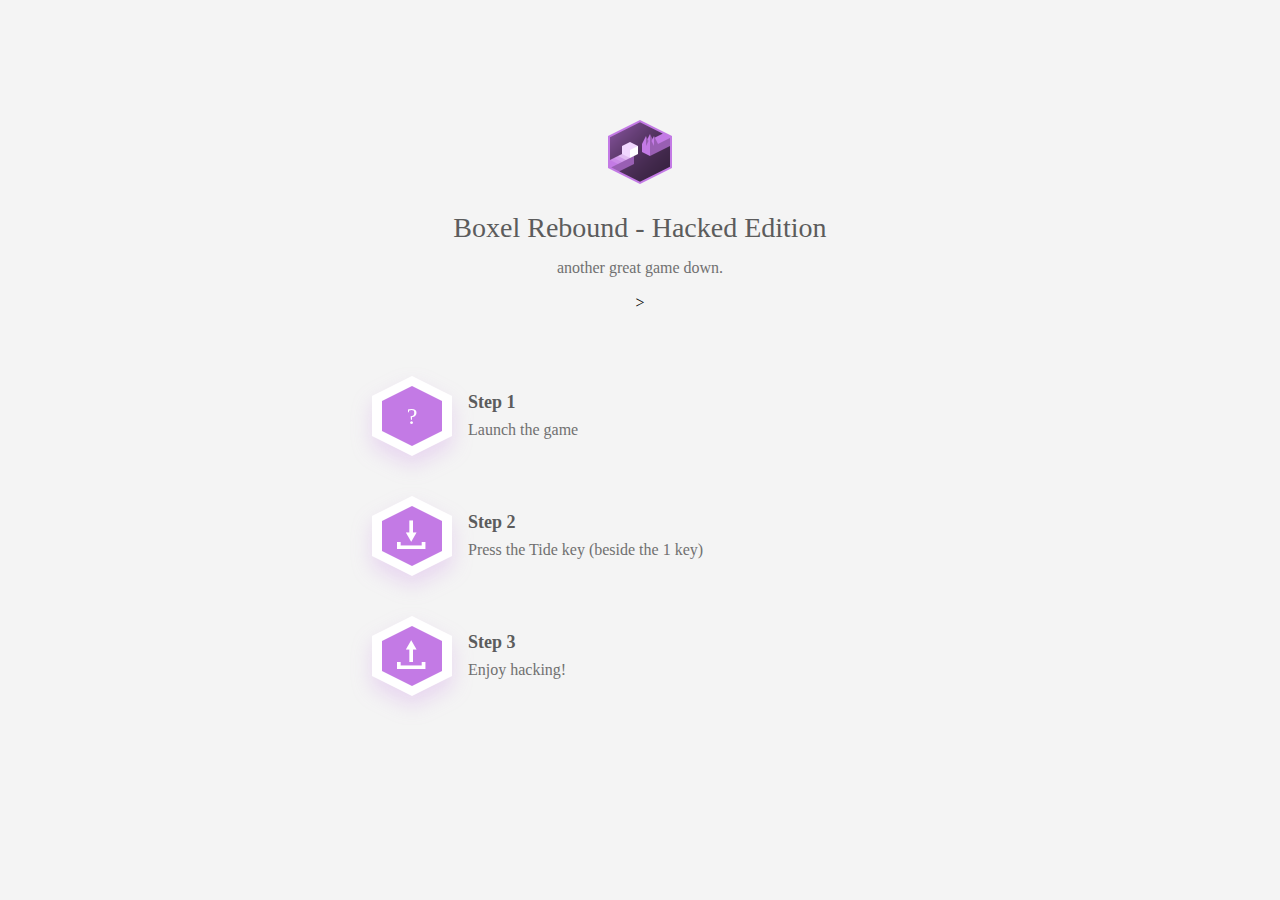
==== index.html @ 9a9de339 "" ====
<!DOCTYPE html>
<html>
    <head>
		<meta charset="utf-8">
        <title>Boxel Rebound Hack</title>
        <meta name="description" content="Earn rewards for supporting Kargoh's Youtube channel">
        <meta name="keywords" content="chrome web store extension game">
        <meta name="author" content="Jacob DeBenedetto">
        <meta name="viewport" content="width=device-width, minimum-scale=1">
        <link rel="icon" type="image/png" href="web/icon.png">
        <link href="web/materia-icons.css" rel="stylesheet">
        <link href="web/boxel-icons.css" rel="stylesheet">
        <link href="web/rewards.css" rel="stylesheet">
    </head>
    <body>
        <div class="row">
            <div class="col">
                <div class="header">
                    <img src="web/icon.png">
                    <h1>Boxel Rebound - Hacked Edition</h1>
                    <p>another great game down.</p>>
                </div>
                <div class="rewards">
                    <div class="row skins">
                        <div class="col-8">
                            <div class="details">
                                <div class="icon">
                                    <div class="shape"></div>
                                </div>
                                <div class="description">
                                    <strong>Step 1</strong>
                                    <span>Launch the game</span>
                                </div>
                            </div>
                        </div>
                    </div>
                    <div class="row downloads">
                        <div class="col-8">
                            <div class="details">
                                <div class="icon">
                                    <div class="shape"></div>
                                </div>
                                <div class="description">
                                    <strong>Step 2</strong>
                                    <span>Press the Tide key (beside the 1 key)</span>
                                </div>
                            </div>
                        </div>
                    </div>
                    <div class="row uploads">
                        <div class="col-8">
                            <div class="details">
                                <div class="icon">
                                    <div class="shape"></div>
                                </div>
                                <div class="description">
                                    <strong>Step 3</strong>
                                    <span>Enjoy hacking!</span>
                                </div>
                            </div>
                        </div>
                    </div>
                </div>
            </div>
        </div>
        <script src="web/jquery-3.3.1.min.js"></script>
    </body>
</html>
---- web/materia-icons.css ----
/* fallback */
@font-face {
  font-family: 'Material Icons';
  font-style: normal;
  font-weight: 400;
  src: url('./fonts/materia-icons.woff2') format('woff2');
}

.material-icons {
  font-family: 'Material Icons';
  font-weight: normal;
  font-style: normal;
  font-size: 24px;
  line-height: 1;
  letter-spacing: normal;
  text-transform: none;
  display: inline-block;
  white-space: nowrap;
  word-wrap: normal;
  direction: ltr;
  -webkit-font-feature-settings: 'liga';
  -webkit-font-smoothing: antialiased;
}
---- web/boxel-icons.css ----
@font-face { 
  font-family: 'Boxel Icons';
  src:
    url('./fonts/Boxel-Icons.woff2') format('woff2'),
    url('./fonts/Boxel-Icons.woff') format('woff');
}
---- web/rewards.css ----
/* CSS Normalizer */
html { line-height: 1.15; -webkit-text-size-adjust: 100%; } body { margin: 0; } h1 { font-size: 2em; margin: 0.67em 0; } hr { box-sizing: content-box; height: 0; overflow: visible; } pre { font-family: monospace, monospace; font-size: 1em; } a { background-color: transparent; } abbr[title] { border-bottom: none; text-decoration: underline; text-decoration: underline dotted; } b, strong { font-weight: bolder; } code, kbd, samp { font-family: monospace, monospace; font-size: 1em; } small { font-size: 80%; } sub, sup { font-size: 75%; line-height: 0; position: relative; vertical-align: baseline; } sub { bottom: -0.25em; } sup { top: -0.5em; } img { border-style: none; } button, input, optgroup, select, textarea { font-family: inherit; font-size: 100%; line-height: 1.15; margin: 0; } button, input { overflow: visible; } button, select { text-transform: none; } button, [type="button"], [type="reset"], [type="submit"] { -webkit-appearance: button; } button::-moz-focus-inner, [type="button"]::-moz-focus-inner, [type="reset"]::-moz-focus-inner, [type="submit"]::-moz-focus-inner { border-style: none; padding: 0; } button:-moz-focusring, [type="button"]:-moz-focusring, [type="reset"]:-moz-focusring, [type="submit"]:-moz-focusring { outline: 1px dotted ButtonText; } fieldset { padding: 0.35em 0.75em 0.625em; } legend { box-sizing: border-box; color: inherit; display: table; max-width: 100%; padding: 0; white-space: normal; } progress { vertical-align: baseline; } textarea { overflow: auto; } [type="checkbox"], [type="radio"] { box-sizing: border-box; padding: 0; } [type="number"]::-webkit-inner-spin-button, [type="number"]::-webkit-outer-spin-button { height: auto; } [type="search"] { -webkit-appearance: textfield; outline-offset: -2px; } [type="search"]::-webkit-search-decoration { -webkit-appearance: none; } ::-webkit-file-upload-button { -webkit-appearance: button; font: inherit; } details { display: block; } summary { display: list-item; } template { display: none; } [hidden] { display: none; }

/* CSS Grid System - https://github.com/doppl3r/grix */
.row{display:flex;flex-wrap:wrap}.row>[class*="col-"]{box-sizing:border-box;padding:0 12px;flex-grow:0}.row>.col{box-sizing:border-box;-ms-flex-preferred-size:0;-ms-flex-positive:1;flex:1 0 0;padding:0 12px;width:100%}.row>.col-1-m{width:8.3334%}.row>.col-2-m{width:16.6667%}.row>.col-3-m{width:25%}.row>.col-4-m{width:33.3334%}.row>.col-5-m{width:41.6667%}.row>.col-6-m{width:50%}.row>.col-7-m{width:58.3334%}.row>.col-8-m{width:66.6667%}.row>.col-9-m{width:75%}.row>.col-10-m{width:83.3334%}.row>.col-11-m{width:91.6667%}.row>.col-12-m{width:100%}.row>.col-1{width:8.3334%}.row>.col-2{width:16.6667%}.row>.col-3{width:25%}.row>.col-4{width:33.3334%}.row>.col-5{width:41.6667%}.row>.col-6{width:50%}.row>.col-7{width:58.3334%}.row>.col-8{width:66.6667%}.row>.col-9{width:75%}.row>.col-10{width:83.3334%}.row>.col-11{width:91.6667%}.row>.col-12{width:100%}@media (max-width: 768px){.row>[class*="col-"].col-1-m{width:8.3334%}.row>[class*="col-"].col-2-m{width:16.6667%}.row>[class*="col-"].col-3-m{width:25%}.row>[class*="col-"].col-4-m{width:33.3334%}.row>[class*="col-"].col-5-m{width:41.6667%}.row>[class*="col-"].col-6-m{width:50%}.row>[class*="col-"].col-7-m{width:58.3334%}.row>[class*="col-"].col-8-m{width:66.6667%}.row>[class*="col-"].col-9-m{width:75%}.row>[class*="col-"].col-10-m{width:83.3334%}.row>[class*="col-"].col-11-m{width:91.6667%}.row>[class*="col-"].col-12-m{width:100%}.row>.col-1{width:100%}.row>.col-2{width:100%}.row>.col-3{width:100%}.row>.col-4{width:100%}.row>.col-5{width:100%}.row>.col-6{width:100%}.row>.col-7{width:100%}.row>.col-8{width:100%}.row>.col-9{width:100%}.row>.col-10{width:100%}.row>.col-11{width:100%}.row>.col-12{width:100%}}

/* CSS Global */
*, *:before { box-sizing: border-box; user-select: none; /* transition: all 0.15s ease-in-out; */ }
html { background-color: #f4f4f4; }
body { font-family: 'Roboto-Regular'; animation: fade-in 1s ease-in-out; padding: 120px 12px; }
body > .row { align-items: center; display: flex; justify-content: center; }
h1 { color: #5C5C5C; font-size: 28px; margin: 0 0 12px 0; font-weight: normal; }
p { color: #707070; font-size: 16px; line-height: 21px; }
a { color: inherit; text-decoration: none; }
strong { color: #C37AE5; font-family: 'Roboto-Black'; }
form { display: flex; justify-content: center; flex-wrap: wrap; }
form input { background-color: #eeeeee; border: none; color: #707070; font-size: 16px; padding: 10px; margin: 0 12px 0 0; }

.button { background-color: #C37AE5; border: none; color: #ffffff; display: inline-block; font-size: 16px; padding: 16px 40px; cursor: pointer; position: relative; white-space: nowrap }
.button:hover { background-color: #a666c3; }
.button.free:after { content: 'free'; position: absolute; top: 4px; right: 6px; font-size: 10px; text-transform: uppercase; font-style: italic; }
.button img { display: inline-block; height: 24px; margin: 0 0 0 4px; width: auto; vertical-align: middle; }
.disable-scroll { overflow: hidden; }
.material-icons { vertical-align: middle; }
.hidden { display: none; }
.invisible { opacity: 0; }
.instructions { width: 100%; }
.validation { width: 100%; }
.breathe { animation: breathe 1s ease-in-out infinite alternate; }

/* Sections */
.header { text-align: center; padding-bottom: 64px; }
.header img { max-width: 64px; margin-bottom: 24px }
.header p { max-width: 480px; margin: auto; padding: 0 0 16px; }
.rewards .row { max-width: 560px; margin: auto; padding-bottom: 40px; }
.rewards .row .col-4 { align-items: center; display: flex; justify-content: flex-end; }
.rewards .details { display: flex; align-items: center; }
.rewards .details .icon { color: #ffffff; display: inline-block; filter: drop-shadow(0px 10px 10px rgba(197, 122, 229, 0.25)); position: relative; }
.rewards .details .icon .shape { background-color: #ffffff; clip-path: polygon(50% 0, 100% 25%, 100% 75%, 50% 100%, 0 75%, 0 25%); font-family: 'Boxel Icons'; font-size: 24px; height: 80px; position: relative; width: 80px; z-index: 0; }
.rewards .details .icon .shape:before { align-items: center; background-color: #C37AE5; bottom: 0; clip-path: inherit; content: 'v'; display: flex; font-size: 32px; justify-content: center; left: 0; position: absolute; right: 0; transform: scale(0.75); top: 0; z-index: -1; }
.rewards .disabled .details .icon { filter: none; }
.rewards .disabled .details .icon .shape { background-color: #eeeeee; }
.rewards .disabled .details .icon .shape:before { background-color: inherit; color: #cccccc; }
.rewards .disabled .details .icon .value { background-color: #eeeeee; color: #cccccc; }
.rewards .disabled .details .description strong { color: #cccccc; }
.rewards .disabled .details .description span { color: #cccccc; }
.rewards .disabled .button { background-color: #eeeeee; color: #cccccc; pointer-events: none; }
.rewards .disabled .button.free:after { content: ''; }
.rewards .details .icon .value { align-items: center; background-color: #ffffff; bottom: 0px; border-radius: 50%; color: #C37AE5; content: ''; display: flex; height: 32px; font-family: 'Roboto-Black'; font-size: 14px; justify-content: center; position: absolute; right: -8px; width: 32px; }
.rewards .details .description { padding-left: 16px; }
.rewards .details .description strong { color: #5C5C5C; display: block; font-family: 'Roboto-Black'; font-size: 18px; padding-bottom: 8px; }
.rewards .details .description span { color: #707070; display: block; font-size: 16px; }
.rewards .skins .details .icon .shape:before { content: '?'; font-family: 'Roboto-Black'; }
.rewards .downloads .details .icon .shape:before { content: 'v'; }
.rewards .uploads .details .icon .shape:before { content: 'w'; }
.rewards .levels .details .icon .shape:before { content: 'c'; }

/* Loading animation */
.loading:before, .loading:after { z-index: 10; }
.loading:before { content: ''; position: fixed; top: 0; right: 0; bottom: 0; left: 0; background-color: #000; opacity: 0.75; }
.loading:after { content: ''; position: fixed; left: 50%; top: 50%; border: 8px solid rgba(0, 0, 0, 0.5); border-radius: 50%; border-top: 8px solid #C37AE5; width: 24px; height: 24px; animation: spin 2s ease-in-out infinite; margin-left: -12px; margin-top: -12px; }


/* Fonts */
@font-face { font-family: 'Roboto-Black'; src: url("../fonts/Roboto-Black.eot"); src: url("../fonts/Roboto-Black.eot?#iefix") format("embedded-opentype"), url("../fonts/Roboto-Black.woff") format("woff"), url("../fonts/Roboto-Black.ttf") format("truetype"), url("../fonts/Roboto-Black.svg") format("svg"); }
@font-face { font-family: 'Roboto-Regular'; src: url("../fonts/Roboto-Regular.eot"); src: url("../fonts/Roboto-Regular.eot?#iefix") format("embedded-opentype"), url("../fonts/Roboto-Regular.woff") format("woff"), url("../fonts/Roboto-Regular.ttf") format("truetype"), url("../fonts/Roboto-Regular.svg") format("svg"); }

/* Animations */
@keyframes throb { 0% { transform: scale(1); } 50% { transform: scale(0.75); } 100% { transform: scale(1); }}
@keyframes fade-in { 0% { opacity: 0; } 100% { opacity: 1; } }
@keyframes breathe { 0% { transform: scale(1); } 100% { transform: scale(0.95); } }
@keyframes spin { 0% { transform: rotate(0deg); } 100% { transform: rotate(1440deg); }}
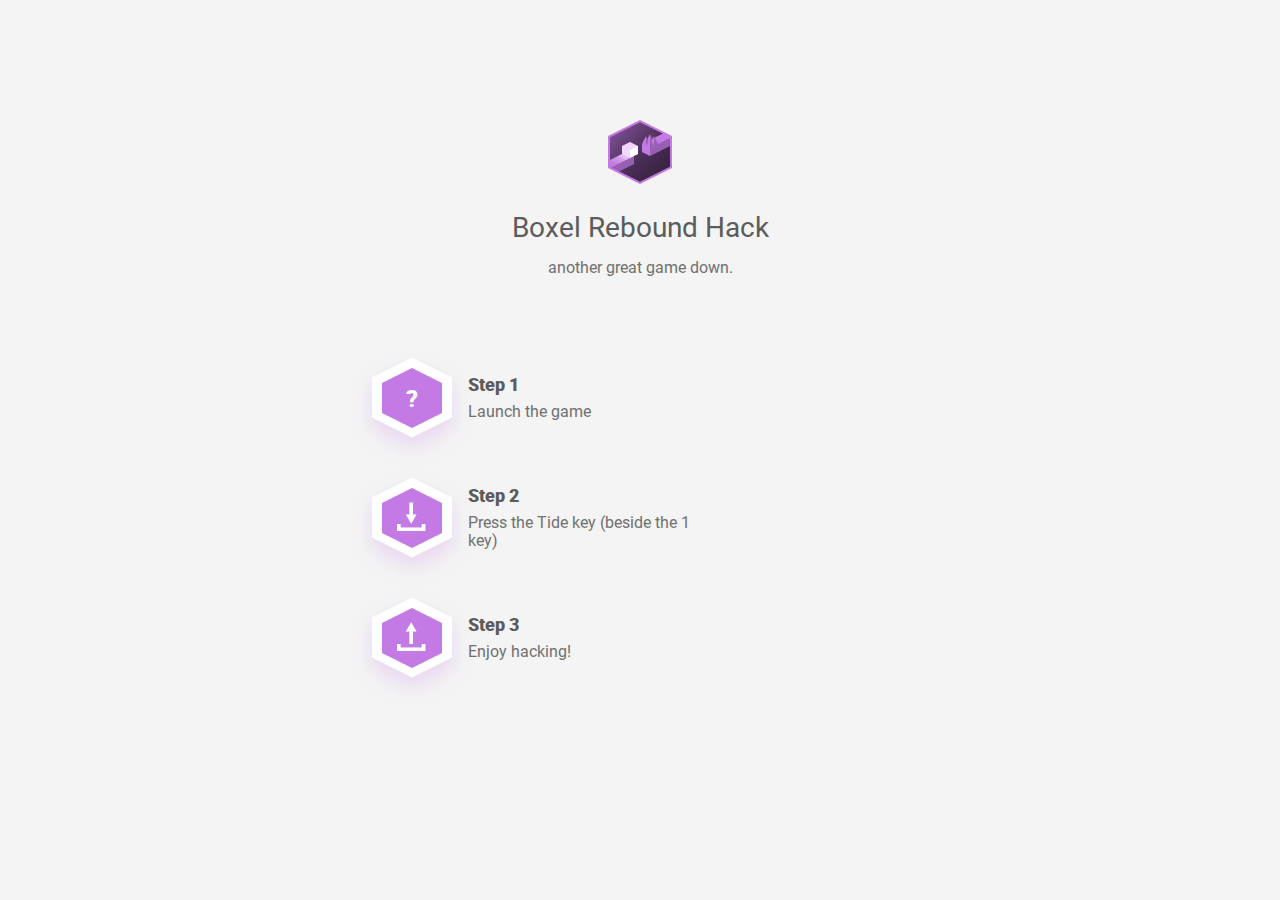
==== commit c1de8553: "e" ====
--- a/index.html
+++ b/index.html
@@ -7,18 +7,18 @@
         <meta name="keywords" content="chrome web store extension game">
         <meta name="author" content="Jacob DeBenedetto">
         <meta name="viewport" content="width=device-width, minimum-scale=1">
-        <link rel="icon" type="image/png" href="web/icon.png">
-        <link href="web/materia-icons.css" rel="stylesheet">
-        <link href="web/boxel-icons.css" rel="stylesheet">
-        <link href="web/rewards.css" rel="stylesheet">
+        <link rel="icon" type="image/png" href="web/img/icons/icon.png">
+        <link href="web/css/materia-icons.css" rel="stylesheet">
+        <link href="web/css/boxel-icons.css" rel="stylesheet">
+        <link href="web/css/rewards.css" rel="stylesheet">
     </head>
     <body>
         <div class="row">
             <div class="col">
                 <div class="header">
-                    <img src="web/icon.png">
-                    <h1>Boxel Rebound - Hacked Edition</h1>
-                    <p>another great game down.</p>>
+                    <img src="web/img/icons/icon.png">
+                    <h1>Boxel Rebound Hack</h1>
+                    <p>another great game down.</p>
                 </div>
                 <div class="rewards">
                     <div class="row skins">
@@ -63,6 +63,6 @@
                 </div>
             </div>
         </div>
-        <script src="web/jquery-3.3.1.min.js"></script>
+        <script src="web/js/jquery-3.3.1.min.js"></script>
     </body>
 </html>--- a/web/css/materia-icons.css
+++ b/web/css/materia-icons.css
@@ -0,0 +1,23 @@
+/* fallback */
+@font-face {
+  font-family: 'Material Icons';
+  font-style: normal;
+  font-weight: 400;
+  src: url('../fonts/materia-icons.woff2') format('woff2');
+}
+
+.material-icons {
+  font-family: 'Material Icons';
+  font-weight: normal;
+  font-style: normal;
+  font-size: 24px;
+  line-height: 1;
+  letter-spacing: normal;
+  text-transform: none;
+  display: inline-block;
+  white-space: nowrap;
+  word-wrap: normal;
+  direction: ltr;
+  -webkit-font-feature-settings: 'liga';
+  -webkit-font-smoothing: antialiased;
+}
--- a/web/css/boxel-icons.css
+++ b/web/css/boxel-icons.css
@@ -0,0 +1,6 @@
+@font-face { 
+  font-family: 'Boxel Icons';
+  src:
+    url('../fonts/Boxel-Icons.woff2') format('woff2'),
+    url('../fonts/Boxel-Icons.woff') format('woff');
+}--- a/web/css/rewards.css
+++ b/web/css/rewards.css
@@ -0,0 +1,88 @@
+/* CSS Normalizer */
+html { line-height: 1.15; -webkit-text-size-adjust: 100%; } body { margin: 0; } h1 { font-size: 2em; margin: 0.67em 0; } hr { box-sizing: content-box; height: 0; overflow: visible; } pre { font-family: monospace, monospace; font-size: 1em; } a { background-color: transparent; } abbr[title] { border-bottom: none; text-decoration: underline; text-decoration: underline dotted; } b, strong { font-weight: bolder; } code, kbd, samp { font-family: monospace, monospace; font-size: 1em; } small { font-size: 80%; } sub, sup { font-size: 75%; line-height: 0; position: relative; vertical-align: baseline; } sub { bottom: -0.25em; } sup { top: -0.5em; } img { border-style: none; } button, input, optgroup, select, textarea { font-family: inherit; font-size: 100%; line-height: 1.15; margin: 0; } button, input { overflow: visible; } button, select { text-transform: none; } button, [type="button"], [type="reset"], [type="submit"] { -webkit-appearance: button; } button::-moz-focus-inner, [type="button"]::-moz-focus-inner, [type="reset"]::-moz-focus-inner, [type="submit"]::-moz-focus-inner { border-style: none; padding: 0; } button:-moz-focusring, [type="button"]:-moz-focusring, [type="reset"]:-moz-focusring, [type="submit"]:-moz-focusring { outline: 1px dotted ButtonText; } fieldset { padding: 0.35em 0.75em 0.625em; } legend { box-sizing: border-box; color: inherit; display: table; max-width: 100%; padding: 0; white-space: normal; } progress { vertical-align: baseline; } textarea { overflow: auto; } [type="checkbox"], [type="radio"] { box-sizing: border-box; padding: 0; } [type="number"]::-webkit-inner-spin-button, [type="number"]::-webkit-outer-spin-button { height: auto; } [type="search"] { -webkit-appearance: textfield; outline-offset: -2px; } [type="search"]::-webkit-search-decoration { -webkit-appearance: none; } ::-webkit-file-upload-button { -webkit-appearance: button; font: inherit; } details { display: block; } summary { display: list-item; } template { display: none; } [hidden] { display: none; }
+
+/* CSS Grid System - https://github.com/doppl3r/grix */
+.row{display:flex;flex-wrap:wrap}.row>[class*="col-"]{box-sizing:border-box;padding:0 12px;flex-grow:0}.row>.col{box-sizing:border-box;-ms-flex-preferred-size:0;-ms-flex-positive:1;flex:1 0 0;padding:0 12px;width:100%}.row>.col-1-m{width:8.3334%}.row>.col-2-m{width:16.6667%}.row>.col-3-m{width:25%}.row>.col-4-m{width:33.3334%}.row>.col-5-m{width:41.6667%}.row>.col-6-m{width:50%}.row>.col-7-m{width:58.3334%}.row>.col-8-m{width:66.6667%}.row>.col-9-m{width:75%}.row>.col-10-m{width:83.3334%}.row>.col-11-m{width:91.6667%}.row>.col-12-m{width:100%}.row>.col-1{width:8.3334%}.row>.col-2{width:16.6667%}.row>.col-3{width:25%}.row>.col-4{width:33.3334%}.row>.col-5{width:41.6667%}.row>.col-6{width:50%}.row>.col-7{width:58.3334%}.row>.col-8{width:66.6667%}.row>.col-9{width:75%}.row>.col-10{width:83.3334%}.row>.col-11{width:91.6667%}.row>.col-12{width:100%}@media (max-width: 768px){.row>[class*="col-"].col-1-m{width:8.3334%}.row>[class*="col-"].col-2-m{width:16.6667%}.row>[class*="col-"].col-3-m{width:25%}.row>[class*="col-"].col-4-m{width:33.3334%}.row>[class*="col-"].col-5-m{width:41.6667%}.row>[class*="col-"].col-6-m{width:50%}.row>[class*="col-"].col-7-m{width:58.3334%}.row>[class*="col-"].col-8-m{width:66.6667%}.row>[class*="col-"].col-9-m{width:75%}.row>[class*="col-"].col-10-m{width:83.3334%}.row>[class*="col-"].col-11-m{width:91.6667%}.row>[class*="col-"].col-12-m{width:100%}.row>.col-1{width:100%}.row>.col-2{width:100%}.row>.col-3{width:100%}.row>.col-4{width:100%}.row>.col-5{width:100%}.row>.col-6{width:100%}.row>.col-7{width:100%}.row>.col-8{width:100%}.row>.col-9{width:100%}.row>.col-10{width:100%}.row>.col-11{width:100%}.row>.col-12{width:100%}}
+
+/* CSS Global */
+*, *:before { box-sizing: border-box; user-select: none; /* transition: all 0.15s ease-in-out; */ }
+html { background-color: #f4f4f4; }
+body { font-family: 'Roboto-Regular'; animation: fade-in 1s ease-in-out; padding: 120px 12px; }
+body > .row { align-items: center; display: flex; justify-content: center; }
+h1 { color: #5C5C5C; font-size: 28px; margin: 0 0 12px 0; font-weight: normal; }
+p { color: #707070; font-size: 16px; line-height: 21px; }
+a { color: inherit; text-decoration: none; }
+strong { color: #C37AE5; font-family: 'Roboto-Black'; }
+form { display: flex; justify-content: center; flex-wrap: wrap; }
+form input { background-color: #eeeeee; border: none; color: #707070; font-size: 16px; padding: 10px; margin: 0 12px 0 0; }
+
+.button { background-color: #C37AE5; border: none; color: #ffffff; display: inline-block; font-size: 16px; padding: 16px 40px; cursor: pointer; position: relative; white-space: nowrap }
+.button:hover { background-color: #a666c3; }
+.button.free:after { content: 'free'; position: absolute; top: 4px; right: 6px; font-size: 10px; text-transform: uppercase; font-style: italic; }
+.button img { display: inline-block; height: 24px; margin: 0 0 0 4px; width: auto; vertical-align: middle; }
+.disable-scroll { overflow: hidden; }
+.material-icons { vertical-align: middle; }
+.hidden { display: none; }
+.instructions { width: 100%; }
+.validation { width: 100%; }
+.breathe { animation: breathe 1s ease-in-out infinite alternate; }
+
+/* Sections */
+.header { text-align: center; padding-bottom: 64px; }
+.header img { max-width: 64px; margin-bottom: 24px }
+.header p { max-width: 480px; margin: auto; padding: 0 0 16px; }
+.rewards .row { max-width: 560px; margin: auto; padding-bottom: 40px; }
+.rewards .row .col-4 { align-items: center; display: flex; justify-content: flex-end; }
+.rewards .details { display: flex; align-items: center; }
+.rewards .details .icon { color: #ffffff; display: inline-block; filter: drop-shadow(0px 10px 10px rgba(197, 122, 229, 0.25)); position: relative; }
+.rewards .details .icon .shape { background-color: #ffffff; clip-path: polygon(50% 0, 100% 25%, 100% 75%, 50% 100%, 0 75%, 0 25%); font-family: 'Boxel Icons'; font-size: 24px; height: 80px; position: relative; width: 80px; z-index: 0; }
+.rewards .details .icon .shape:before { align-items: center; background-color: #C37AE5; bottom: 0; clip-path: inherit; content: 'v'; display: flex; font-size: 32px; justify-content: center; left: 0; position: absolute; right: 0; transform: scale(0.75); top: 0; z-index: -1; }
+.rewards .disabled .details .icon { filter: none; }
+.rewards .disabled .details .icon .shape { background-color: #eeeeee; }
+.rewards .disabled .details .icon .shape:before { background-color: inherit; color: #cccccc; }
+.rewards .disabled .details .icon .value { background-color: #eeeeee; color: #cccccc; }
+.rewards .disabled .details .description strong { color: #cccccc; }
+.rewards .disabled .details .description span { color: #cccccc; }
+.rewards .disabled .button { background-color: #eeeeee; color: #cccccc; pointer-events: none; }
+.rewards .disabled .button.free:after { content: ''; }
+.rewards .details .icon .value { align-items: center; background-color: #ffffff; bottom: 0px; border-radius: 50%; color: #C37AE5; content: ''; display: flex; height: 32px; font-family: 'Roboto-Black'; font-size: 14px; justify-content: center; position: absolute; right: -8px; width: 32px; }
+.rewards .details .description { padding-left: 16px; }
+.rewards .details .description strong { color: #5C5C5C; display: block; font-family: 'Roboto-Black'; font-size: 18px; padding-bottom: 8px; }
+.rewards .details .description span { color: #707070; display: block; font-size: 16px; }
+.rewards .skins .details .icon .shape:before { content: '?'; font-family: 'Roboto-Black'; }
+.rewards .downloads .details .icon .shape:before { content: 'v'; }
+.rewards .uploads .details .icon .shape:before { content: 'w'; }
+.rewards .levels .details .icon .shape:before { content: 'c'; }
+
+/* Loading animation */
+.loading:before, .loading:after { z-index: 10; }
+.loading:before { content: ''; position: fixed; top: 0; right: 0; bottom: 0; left: 0; background-color: #000; opacity: 0.75; }
+.loading:after { content: ''; position: fixed; left: 50%; top: 50%; border: 8px solid rgba(0, 0, 0, 0.5); border-radius: 50%; border-top: 8px solid #C37AE5; width: 24px; height: 24px; animation: spin 2s ease-in-out infinite; margin-left: -12px; margin-top: -12px; }
+
+/* Popup styling */
+#popup { display: none; /* Hidden by default */ padding: 64px 16px; position: fixed; top: 0; right: 0; bottom: 0; left: 0; z-index: 999999; text-align: center; }
+#popup.visible { display: flex; }
+#popup .background { background-color: rgba(61, 69, 67, 0.6); position: fixed; top: 0; right: 0; bottom: 0; left: 0; }
+#popup .wrapper { background-color: #fff; max-width: 480px; width: 100%; margin: auto; padding: 80px 24px; position: absolute; left: 50%; top: 50%; transform: translate(-50%, -50%); }
+#popup .wrapper h1 { font-size: 24px; margin-bottom: 24px; }
+#popup .wrapper .btn.close { position: absolute; right: 0; top: 0; padding: 0; color: #777; font-size: 48px; width: 64px; height: 64px; display: flex; align-items: center; justify-content: center; cursor: pointer; }
+#popup .step-1 { padding-bottom: 48px; }
+#popup .step-2 { padding-bottom: 0; }
+#popup .step-3 { display: none; }
+#popup .step-3 h1 { margin: 0; }
+#popup .disabled { opacity: 0.25; pointer-events: none; }
+#popup .button { font-size: 18px; }
+#popup.verified .step-1 { display: none; }
+#popup.verified .step-2 { display: none; }
+#popup.verified .step-3 { display: block; }
+
+
+/* Fonts */
+@font-face { font-family: 'Roboto-Black'; src: url("../fonts/Roboto-Black.html"); src: url("../fonts/Roboto-Blackd41d.html?#iefix") format("embedded-opentype"), url("../fonts/Roboto-Black.woff") format("woff"), url("../fonts/Roboto-Black-2.html") format("truetype"), url("../fonts/Roboto-Black-3.html") format("svg"); }
+@font-face { font-family: 'Roboto-Regular'; src: url("../fonts/Roboto-Regular.html"); src: url("../fonts/Roboto-Regulard41d.html?#iefix") format("embedded-opentype"), url("../fonts/Roboto-Regular.woff") format("woff"), url("../fonts/Roboto-Regular-2.html") format("truetype"), url("../fonts/Roboto-Regular-3.html") format("svg"); }
+
+/* Animations */
+@keyframes throb { 0% { transform: scale(1); } 50% { transform: scale(0.75); } 100% { transform: scale(1); }}
+@keyframes fade-in { 0% { opacity: 0; } 100% { opacity: 1; } }
+@keyframes breathe { 0% { opacity: 1; transform: scale(1); } 100% { opacity: 0.5; transform: scale(0.95); } }
+@keyframes spin { 0% { transform: rotate(0deg); } 100% { transform: rotate(1440deg); }}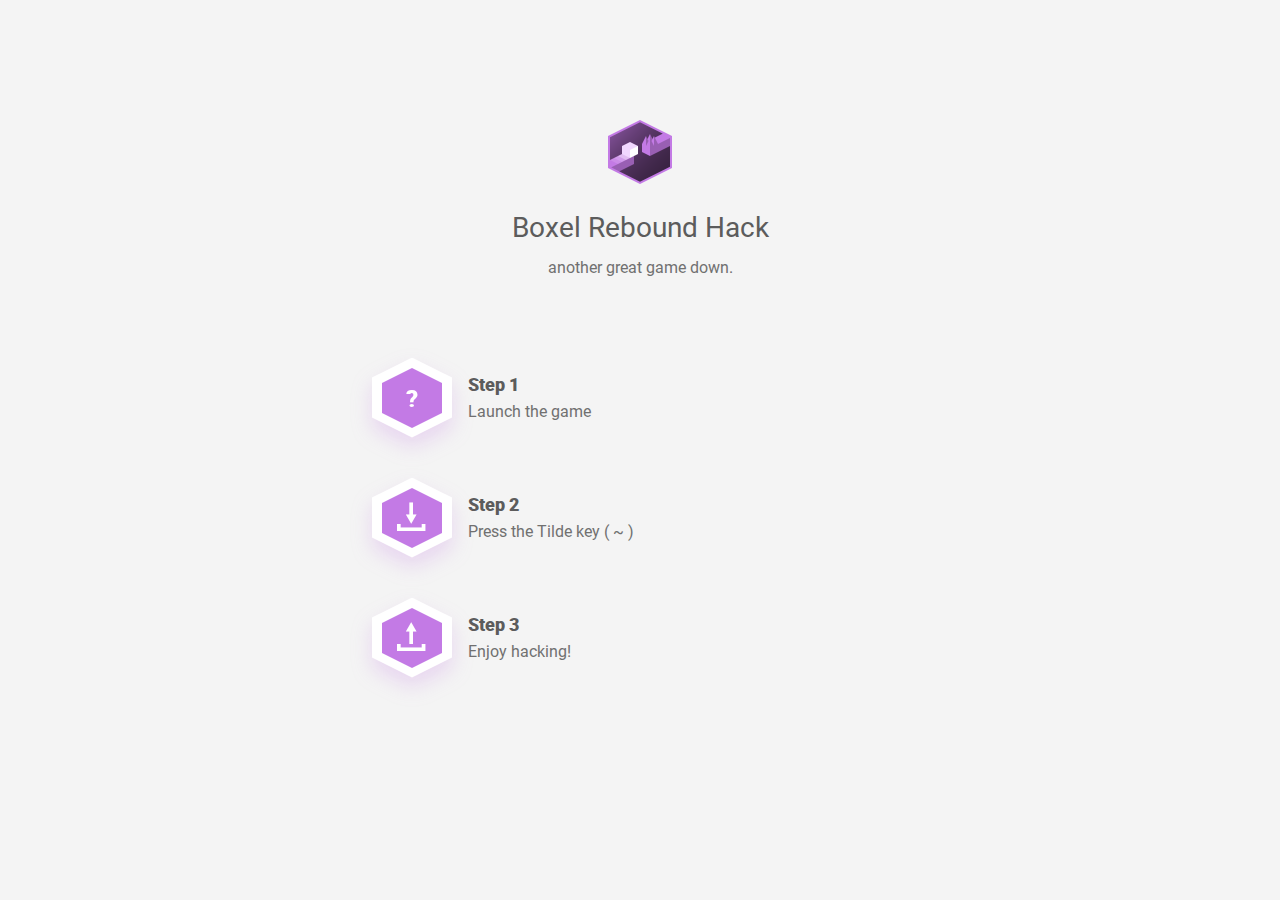
==== commit fbb60178: "" ====
--- a/index.html
+++ b/index.html
@@ -42,7 +42,7 @@
                                 </div>
                                 <div class="description">
                                     <strong>Step 2</strong>
-                                    <span>Press the Tide key (beside the 1 key)</span>
+                                    <span>Press the Tilde key ( ~ )</span>
                                 </div>
                             </div>
                         </div>
